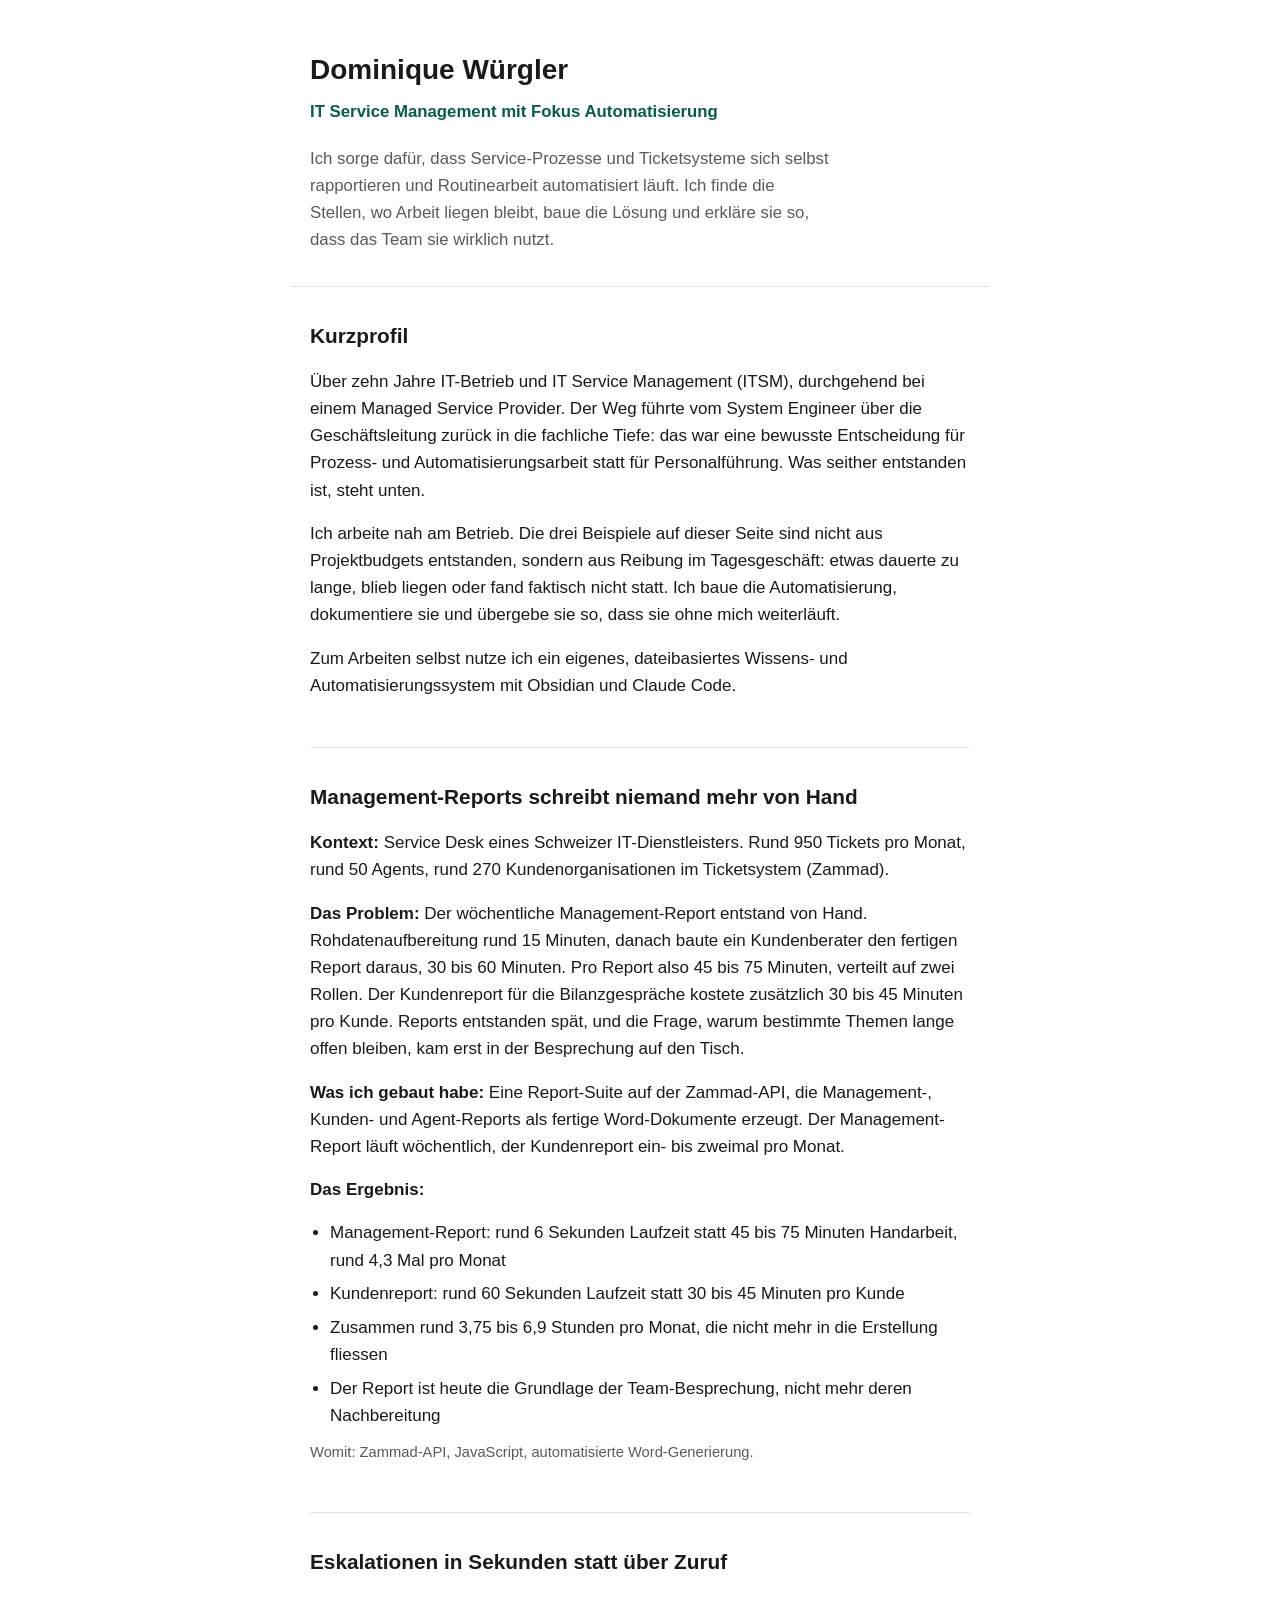
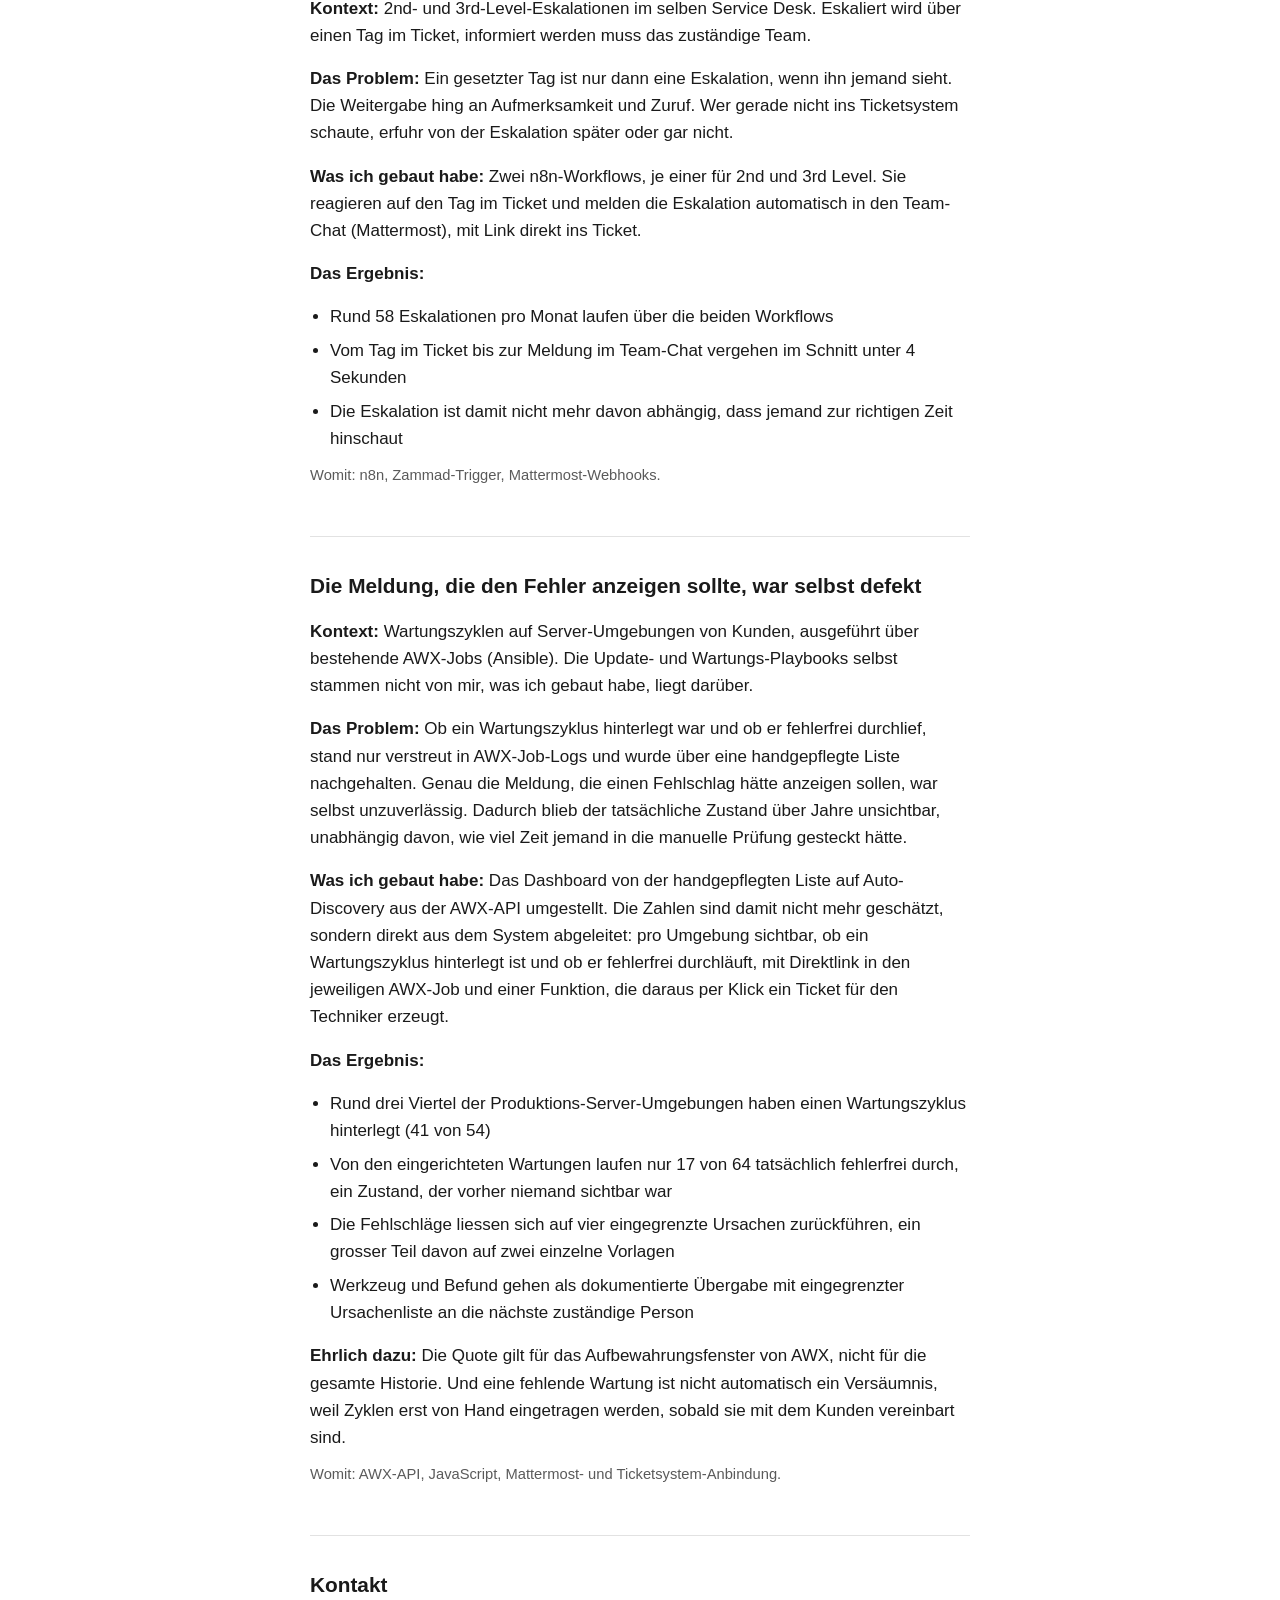
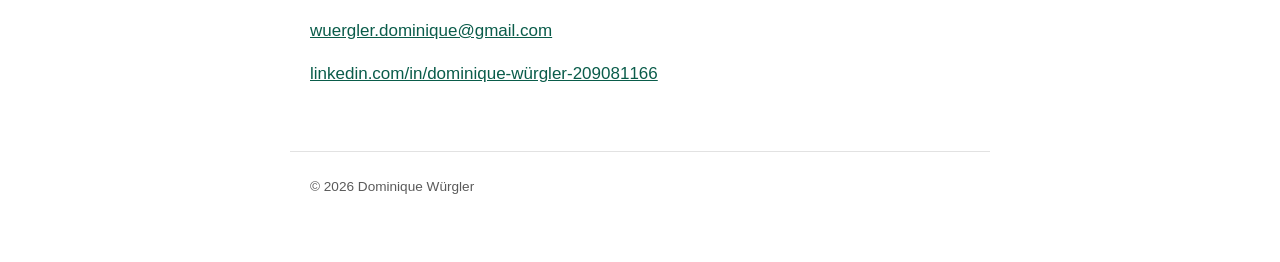
==== index.html @ a7b90f43 "Portfolio-Seite dominique-wuergler.ch" ====
<!doctype html>
<html lang="de">
<head>
<meta charset="utf-8">
<meta name="viewport" content="width=device-width, initial-scale=1">
<title>Dominique Würgler: IT Service Management mit Fokus Automatisierung</title>
<meta name="description" content="Dominique Würgler: IT Service Management mit Fokus Automatisierung. Drei Fallstudien mit Zahlen.">
<link rel="stylesheet" href="style.css">
</head>
<body>
<header class="head">
  <h1>Dominique Würgler</h1>
  <p class="positionierung">IT Service Management mit Fokus Automatisierung</p>
  <p class="satz">Ich sorge dafür, dass Service-Prozesse und Ticketsysteme sich selbst rapportieren und Routinearbeit automatisiert läuft. Ich finde die Stellen, wo Arbeit liegen bleibt, baue die Lösung und erkläre sie so, dass das Team sie wirklich nutzt.</p>
</header>

<main>
  <section aria-labelledby="profil">
    <h2 id="profil">Kurzprofil</h2>
    <p>Über zehn Jahre IT-Betrieb und IT Service Management (ITSM), durchgehend bei einem Managed Service Provider. Der Weg führte vom System Engineer über die Geschäftsleitung zurück in die fachliche Tiefe: das war eine bewusste Entscheidung für Prozess- und Automatisierungsarbeit statt für Personalführung. Was seither entstanden ist, steht unten.</p>
    <p>Ich arbeite nah am Betrieb. Die drei Beispiele auf dieser Seite sind nicht aus Projektbudgets entstanden, sondern aus Reibung im Tagesgeschäft: etwas dauerte zu lange, blieb liegen oder fand faktisch nicht statt. Ich baue die Automatisierung, dokumentiere sie und übergebe sie so, dass sie ohne mich weiterläuft.</p>
    <p>Zum Arbeiten selbst nutze ich ein eigenes, dateibasiertes Wissens- und Automatisierungssystem mit Obsidian und Claude Code.</p>
  </section>

  <section aria-labelledby="fallstudie-1">
    <h2 id="fallstudie-1">Management-Reports schreibt niemand mehr von Hand</h2>
    <p><strong>Kontext:</strong> Service Desk eines Schweizer IT-Dienstleisters. Rund 950 Tickets pro Monat, rund 50 Agents, rund 270 Kundenorganisationen im Ticketsystem (Zammad).</p>
    <p><strong>Das Problem:</strong> Der wöchentliche Management-Report entstand von Hand. Rohdatenaufbereitung rund 15 Minuten, danach baute ein Kundenberater den fertigen Report daraus, 30 bis 60 Minuten. Pro Report also 45 bis 75 Minuten, verteilt auf zwei Rollen. Der Kundenreport für die Bilanzgespräche kostete zusätzlich 30 bis 45 Minuten pro Kunde. Reports entstanden spät, und die Frage, warum bestimmte Themen lange offen bleiben, kam erst in der Besprechung auf den Tisch.</p>
    <p><strong>Was ich gebaut habe:</strong> Eine Report-Suite auf der Zammad-API, die Management-, Kunden- und Agent-Reports als fertige Word-Dokumente erzeugt. Der Management-Report läuft wöchentlich, der Kundenreport ein- bis zweimal pro Monat.</p>
    <p><strong>Das Ergebnis:</strong></p>
    <ul>
      <li>Management-Report: rund 6 Sekunden Laufzeit statt 45 bis 75 Minuten Handarbeit, rund 4,3 Mal pro Monat</li>
      <li>Kundenreport: rund 60 Sekunden Laufzeit statt 30 bis 45 Minuten pro Kunde</li>
      <li>Zusammen rund 3,75 bis 6,9 Stunden pro Monat, die nicht mehr in die Erstellung fliessen</li>
      <li>Der Report ist heute die Grundlage der Team-Besprechung, nicht mehr deren Nachbereitung</li>
    </ul>
    <p class="womit">Womit: Zammad-API, JavaScript, automatisierte Word-Generierung.</p>
  </section>

  <section aria-labelledby="fallstudie-2">
    <h2 id="fallstudie-2">Eskalationen in Sekunden statt über Zuruf</h2>
    <p><strong>Kontext:</strong> 2nd- und 3rd-Level-Eskalationen im selben Service Desk. Eskaliert wird über einen Tag im Ticket, informiert werden muss das zuständige Team.</p>
    <p><strong>Das Problem:</strong> Ein gesetzter Tag ist nur dann eine Eskalation, wenn ihn jemand sieht. Die Weitergabe hing an Aufmerksamkeit und Zuruf. Wer gerade nicht ins Ticketsystem schaute, erfuhr von der Eskalation später oder gar nicht.</p>
    <p><strong>Was ich gebaut habe:</strong> Zwei n8n-Workflows, je einer für 2nd und 3rd Level. Sie reagieren auf den Tag im Ticket und melden die Eskalation automatisch in den Team-Chat (Mattermost), mit Link direkt ins Ticket.</p>
    <p><strong>Das Ergebnis:</strong></p>
    <ul>
      <li>Rund 58 Eskalationen pro Monat laufen über die beiden Workflows</li>
      <li>Vom Tag im Ticket bis zur Meldung im Team-Chat vergehen im Schnitt unter 4 Sekunden</li>
      <li>Die Eskalation ist damit nicht mehr davon abhängig, dass jemand zur richtigen Zeit hinschaut</li>
    </ul>
    <p class="womit">Womit: n8n, Zammad-Trigger, Mattermost-Webhooks.</p>
  </section>

  <section aria-labelledby="fallstudie-3">
    <h2 id="fallstudie-3">Die Meldung, die den Fehler anzeigen sollte, war selbst defekt</h2>
    <p><strong>Kontext:</strong> Wartungszyklen auf Server-Umgebungen von Kunden, ausgeführt über bestehende AWX-Jobs (Ansible). Die Update- und Wartungs-Playbooks selbst stammen nicht von mir, was ich gebaut habe, liegt darüber.</p>
    <p><strong>Das Problem:</strong> Ob ein Wartungszyklus hinterlegt war und ob er fehlerfrei durchlief, stand nur verstreut in AWX-Job-Logs und wurde über eine handgepflegte Liste nachgehalten. Genau die Meldung, die einen Fehlschlag hätte anzeigen sollen, war selbst unzuverlässig. Dadurch blieb der tatsächliche Zustand über Jahre unsichtbar, unabhängig davon, wie viel Zeit jemand in die manuelle Prüfung gesteckt hätte.</p>
    <p><strong>Was ich gebaut habe:</strong> Das Dashboard von der handgepflegten Liste auf Auto-Discovery aus der AWX-API umgestellt. Die Zahlen sind damit nicht mehr geschätzt, sondern direkt aus dem System abgeleitet: pro Umgebung sichtbar, ob ein Wartungszyklus hinterlegt ist und ob er fehlerfrei durchläuft, mit Direktlink in den jeweiligen AWX-Job und einer Funktion, die daraus per Klick ein Ticket für den Techniker erzeugt.</p>
    <p><strong>Das Ergebnis:</strong></p>
    <ul>
      <li>Rund drei Viertel der Produktions-Server-Umgebungen haben einen Wartungszyklus hinterlegt (41 von 54)</li>
      <li>Von den eingerichteten Wartungen laufen nur 17 von 64 tatsächlich fehlerfrei durch, ein Zustand, der vorher niemand sichtbar war</li>
      <li>Die Fehlschläge liessen sich auf vier eingegrenzte Ursachen zurückführen, ein grosser Teil davon auf zwei einzelne Vorlagen</li>
      <li>Werkzeug und Befund gehen als dokumentierte Übergabe mit eingegrenzter Ursachenliste an die nächste zuständige Person</li>
    </ul>
    <p><strong>Ehrlich dazu:</strong> Die Quote gilt für das Aufbewahrungsfenster von AWX, nicht für die gesamte Historie. Und eine fehlende Wartung ist nicht automatisch ein Versäumnis, weil Zyklen erst von Hand eingetragen werden, sobald sie mit dem Kunden vereinbart sind.</p>
    <p class="womit">Womit: AWX-API, JavaScript, Mattermost- und Ticketsystem-Anbindung.</p>
  </section>

  <section aria-labelledby="kontakt">
    <h2 id="kontakt">Kontakt</h2>
    <p><a href="mailto:wuergler.dominique@gmail.com">wuergler.dominique@gmail.com</a></p>
    <p><a href="https://www.linkedin.com/in/dominique-w%C3%BCrgler-209081166" rel="me">linkedin.com/in/dominique-würgler-209081166</a></p>
  </section>
</main>

<footer class="foot">
  <p>&copy; 2026 Dominique Würgler</p>
</footer>
</body>
</html>
---- style.css ----
:root {
  --bg: #ffffff;
  --fg: #1a1a1a;
  --muted: #5a5a5a;
  --accent: #0a5c4a;
  --border: #e2e2e2;
  --max-width: 700px;
}

@media (prefers-color-scheme: dark) {
  :root {
    --bg: #14171a;
    --fg: #e8e8e8;
    --muted: #a3a3a3;
    --accent: #5fd6b8;
    --border: #2a2e33;
  }
}

* {
  box-sizing: border-box;
}

html {
  -webkit-text-size-adjust: 100%;
}

body {
  margin: 0;
  background: var(--bg);
  color: var(--fg);
  font-family: -apple-system, BlinkMacSystemFont, "Segoe UI", Roboto, Helvetica, Arial, sans-serif;
  line-height: 1.6;
  font-size: 17px;
}

header.head,
main,
footer.foot {
  max-width: var(--max-width);
  margin: 0 auto;
  padding: 0 1.25rem;
}

header.head {
  padding-top: 3rem;
  padding-bottom: 2rem;
  border-bottom: 1px solid var(--border);
}

h1 {
  font-size: 1.75rem;
  margin: 0 0 0.4rem;
}

.positionierung {
  margin: 0 0 1.25rem;
  color: var(--accent);
  font-weight: 600;
  font-size: 1.05rem;
}

.satz {
  margin: 0;
  color: var(--muted);
  font-size: 1.05rem;
  max-width: 56ch;
}

main {
  padding-top: 2rem;
  padding-bottom: 3rem;
}

section {
  margin-bottom: 3rem;
}

section:last-of-type {
  margin-bottom: 0;
}

h2 {
  font-size: 1.3rem;
  margin: 0 0 1rem;
  border-top: 1px solid var(--border);
  padding-top: 2rem;
}

section:first-of-type h2 {
  border-top: none;
  padding-top: 0;
}

p {
  margin: 0 0 1rem;
}

ul {
  margin: 0 0 1rem;
  padding-left: 1.25rem;
}

li {
  margin-bottom: 0.4rem;
}

.womit {
  color: var(--muted);
  font-size: 0.92rem;
  margin-top: -0.25rem;
}

a {
  color: var(--accent);
}

a:hover,
a:focus {
  text-decoration-thickness: 2px;
}

footer.foot {
  padding-bottom: 3rem;
  color: var(--muted);
  font-size: 0.85rem;
  border-top: 1px solid var(--border);
  padding-top: 1.5rem;
}

@media (max-width: 480px) {
  body {
    font-size: 16px;
  }
  header.head {
    padding-top: 2rem;
  }
}
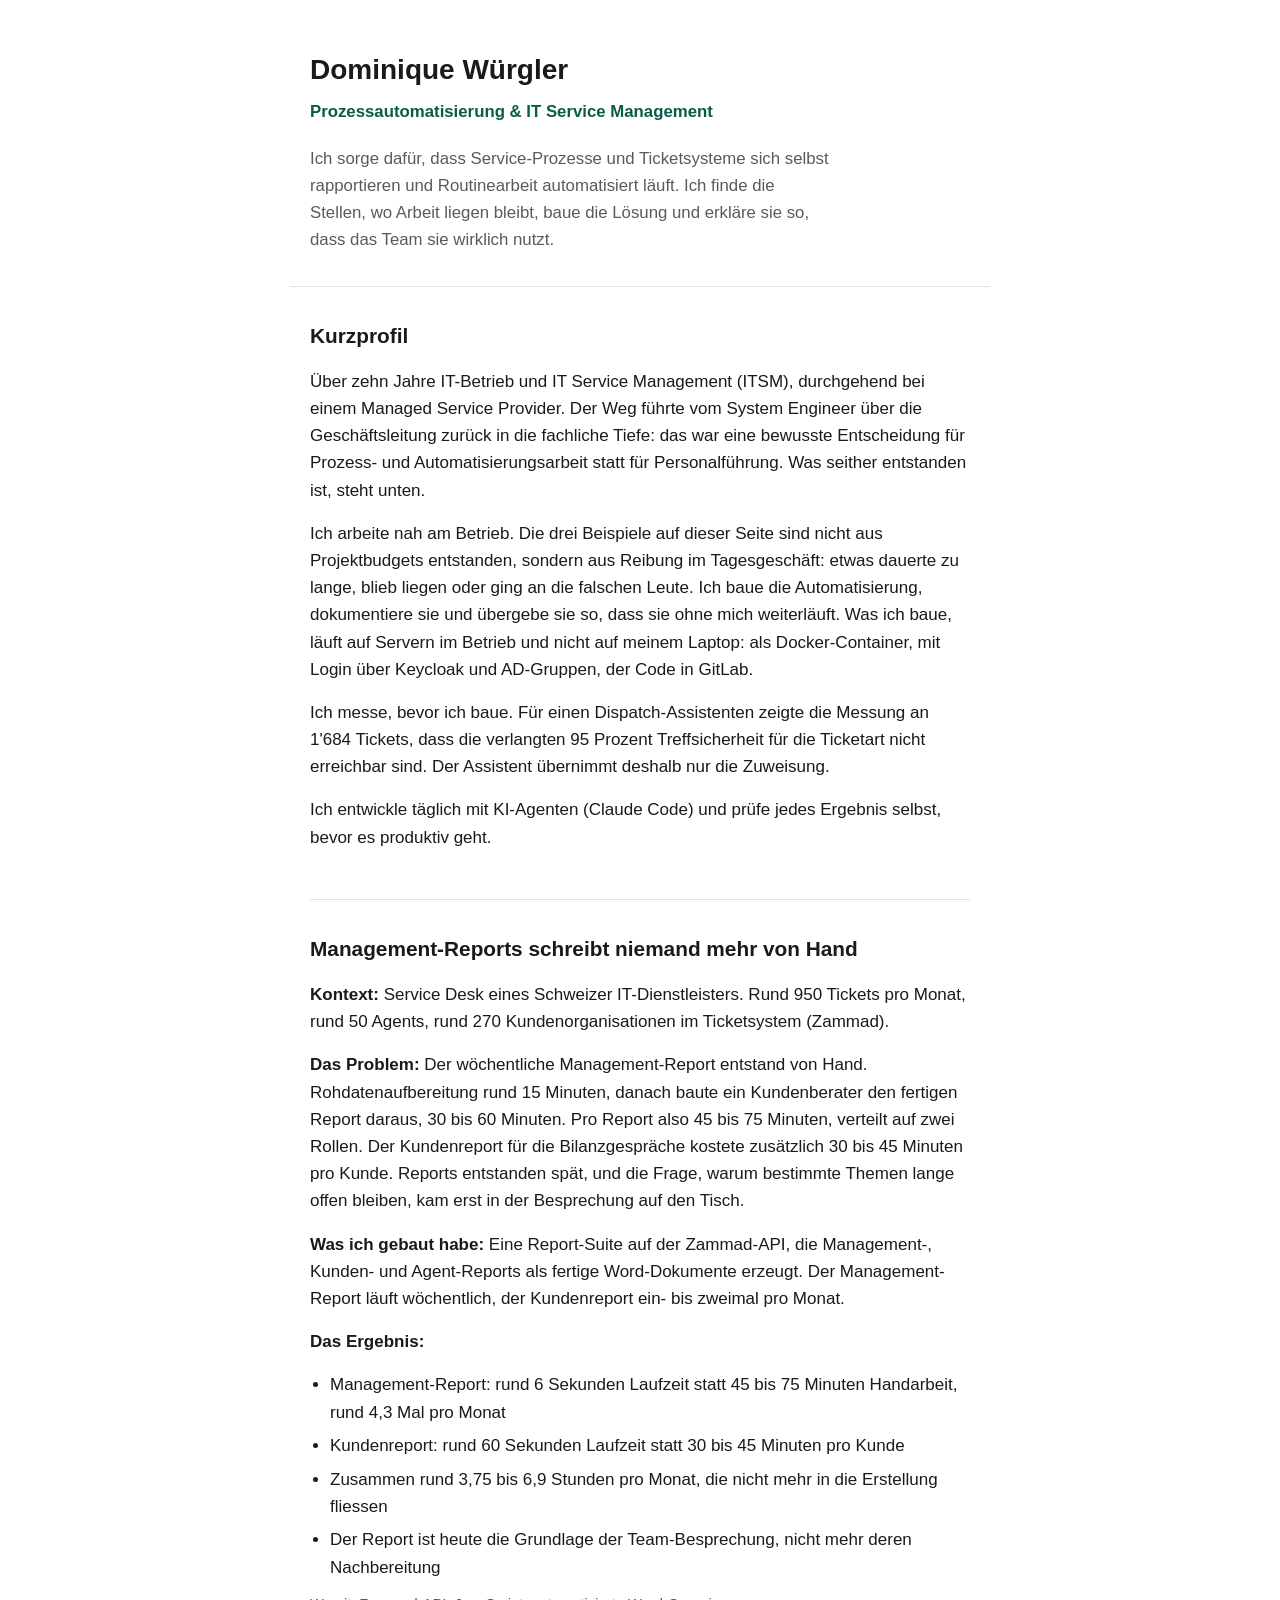
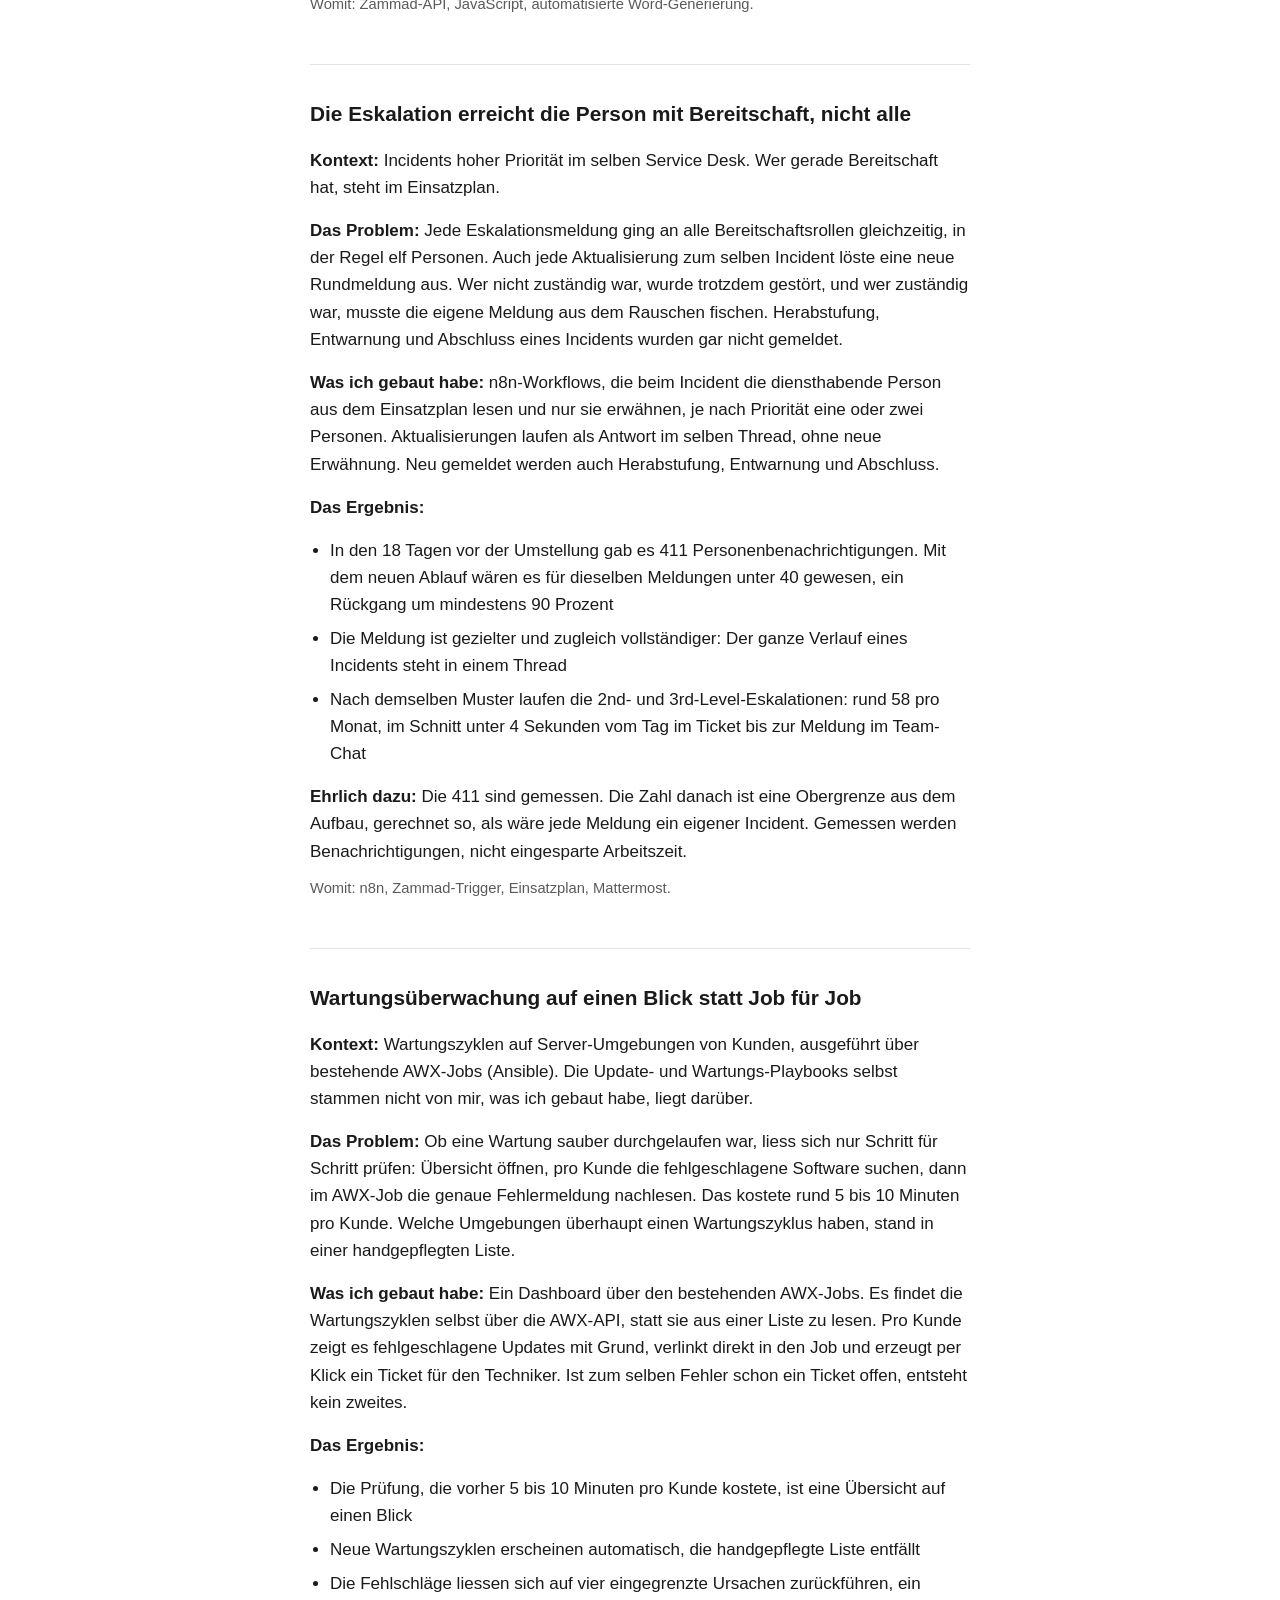
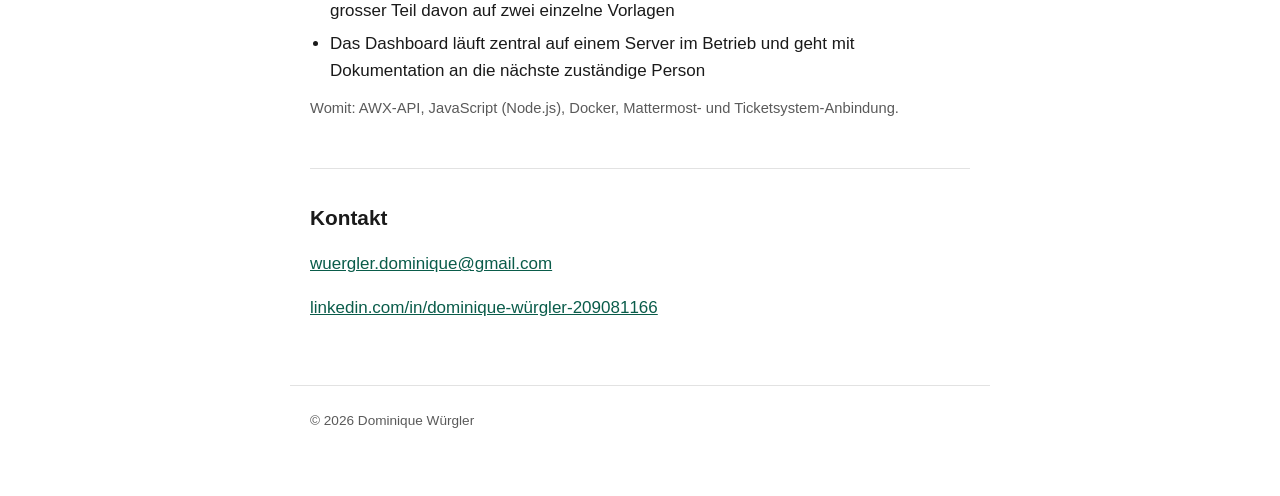
==== commit f49ff8c0: "Fallstudien 2 und 3 überarbeitet, Positionierung an CV angeglichen" ====
--- a/index.html
+++ b/index.html
@@ -3,14 +3,14 @@
 <head>
 <meta charset="utf-8">
 <meta name="viewport" content="width=device-width, initial-scale=1">
-<title>Dominique Würgler: IT Service Management mit Fokus Automatisierung</title>
-<meta name="description" content="Dominique Würgler: IT Service Management mit Fokus Automatisierung. Drei Fallstudien mit Zahlen.">
+<title>Dominique Würgler: Prozessautomatisierung &amp; IT Service Management</title>
+<meta name="description" content="Dominique Würgler: Prozessautomatisierung &amp; IT Service Management. Drei Fallstudien mit Zahlen.">
 <link rel="stylesheet" href="style.css">
 </head>
 <body>
 <header class="head">
   <h1>Dominique Würgler</h1>
-  <p class="positionierung">IT Service Management mit Fokus Automatisierung</p>
+  <p class="positionierung">Prozessautomatisierung &amp; IT Service Management</p>
   <p class="satz">Ich sorge dafür, dass Service-Prozesse und Ticketsysteme sich selbst rapportieren und Routinearbeit automatisiert läuft. Ich finde die Stellen, wo Arbeit liegen bleibt, baue die Lösung und erkläre sie so, dass das Team sie wirklich nutzt.</p>
 </header>
 
@@ -18,8 +18,9 @@
   <section aria-labelledby="profil">
     <h2 id="profil">Kurzprofil</h2>
     <p>Über zehn Jahre IT-Betrieb und IT Service Management (ITSM), durchgehend bei einem Managed Service Provider. Der Weg führte vom System Engineer über die Geschäftsleitung zurück in die fachliche Tiefe: das war eine bewusste Entscheidung für Prozess- und Automatisierungsarbeit statt für Personalführung. Was seither entstanden ist, steht unten.</p>
-    <p>Ich arbeite nah am Betrieb. Die drei Beispiele auf dieser Seite sind nicht aus Projektbudgets entstanden, sondern aus Reibung im Tagesgeschäft: etwas dauerte zu lange, blieb liegen oder fand faktisch nicht statt. Ich baue die Automatisierung, dokumentiere sie und übergebe sie so, dass sie ohne mich weiterläuft.</p>
-    <p>Zum Arbeiten selbst nutze ich ein eigenes, dateibasiertes Wissens- und Automatisierungssystem mit Obsidian und Claude Code.</p>
+    <p>Ich arbeite nah am Betrieb. Die drei Beispiele auf dieser Seite sind nicht aus Projektbudgets entstanden, sondern aus Reibung im Tagesgeschäft: etwas dauerte zu lange, blieb liegen oder ging an die falschen Leute. Ich baue die Automatisierung, dokumentiere sie und übergebe sie so, dass sie ohne mich weiterläuft. Was ich baue, läuft auf Servern im Betrieb und nicht auf meinem Laptop: als Docker-Container, mit Login über Keycloak und AD-Gruppen, der Code in GitLab.</p>
+    <p>Ich messe, bevor ich baue. Für einen Dispatch-Assistenten zeigte die Messung an 1'684 Tickets, dass die verlangten 95 Prozent Treffsicherheit für die Ticketart nicht erreichbar sind. Der Assistent übernimmt deshalb nur die Zuweisung.</p>
+    <p>Ich entwickle täglich mit KI-Agenten (Claude Code) und prüfe jedes Ergebnis selbst, bevor es produktiv geht.</p>
   </section>
 
   <section aria-labelledby="fallstudie-1">
@@ -38,33 +39,33 @@
   </section>
 
   <section aria-labelledby="fallstudie-2">
-    <h2 id="fallstudie-2">Eskalationen in Sekunden statt über Zuruf</h2>
-    <p><strong>Kontext:</strong> 2nd- und 3rd-Level-Eskalationen im selben Service Desk. Eskaliert wird über einen Tag im Ticket, informiert werden muss das zuständige Team.</p>
-    <p><strong>Das Problem:</strong> Ein gesetzter Tag ist nur dann eine Eskalation, wenn ihn jemand sieht. Die Weitergabe hing an Aufmerksamkeit und Zuruf. Wer gerade nicht ins Ticketsystem schaute, erfuhr von der Eskalation später oder gar nicht.</p>
-    <p><strong>Was ich gebaut habe:</strong> Zwei n8n-Workflows, je einer für 2nd und 3rd Level. Sie reagieren auf den Tag im Ticket und melden die Eskalation automatisch in den Team-Chat (Mattermost), mit Link direkt ins Ticket.</p>
+    <h2 id="fallstudie-2">Die Eskalation erreicht die Person mit Bereitschaft, nicht alle</h2>
+    <p><strong>Kontext:</strong> Incidents hoher Priorität im selben Service Desk. Wer gerade Bereitschaft hat, steht im Einsatzplan.</p>
+    <p><strong>Das Problem:</strong> Jede Eskalationsmeldung ging an alle Bereitschaftsrollen gleichzeitig, in der Regel elf Personen. Auch jede Aktualisierung zum selben Incident löste eine neue Rundmeldung aus. Wer nicht zuständig war, wurde trotzdem gestört, und wer zuständig war, musste die eigene Meldung aus dem Rauschen fischen. Herabstufung, Entwarnung und Abschluss eines Incidents wurden gar nicht gemeldet.</p>
+    <p><strong>Was ich gebaut habe:</strong> n8n-Workflows, die beim Incident die diensthabende Person aus dem Einsatzplan lesen und nur sie erwähnen, je nach Priorität eine oder zwei Personen. Aktualisierungen laufen als Antwort im selben Thread, ohne neue Erwähnung. Neu gemeldet werden auch Herabstufung, Entwarnung und Abschluss.</p>
     <p><strong>Das Ergebnis:</strong></p>
     <ul>
-      <li>Rund 58 Eskalationen pro Monat laufen über die beiden Workflows</li>
-      <li>Vom Tag im Ticket bis zur Meldung im Team-Chat vergehen im Schnitt unter 4 Sekunden</li>
-      <li>Die Eskalation ist damit nicht mehr davon abhängig, dass jemand zur richtigen Zeit hinschaut</li>
+      <li>In den 18 Tagen vor der Umstellung gab es 411 Personenbenachrichtigungen. Mit dem neuen Ablauf wären es für dieselben Meldungen unter 40 gewesen, ein Rückgang um mindestens 90 Prozent</li>
+      <li>Die Meldung ist gezielter und zugleich vollständiger: Der ganze Verlauf eines Incidents steht in einem Thread</li>
+      <li>Nach demselben Muster laufen die 2nd- und 3rd-Level-Eskalationen: rund 58 pro Monat, im Schnitt unter 4 Sekunden vom Tag im Ticket bis zur Meldung im Team-Chat</li>
     </ul>
-    <p class="womit">Womit: n8n, Zammad-Trigger, Mattermost-Webhooks.</p>
+    <p><strong>Ehrlich dazu:</strong> Die 411 sind gemessen. Die Zahl danach ist eine Obergrenze aus dem Aufbau, gerechnet so, als wäre jede Meldung ein eigener Incident. Gemessen werden Benachrichtigungen, nicht eingesparte Arbeitszeit.</p>
+    <p class="womit">Womit: n8n, Zammad-Trigger, Einsatzplan, Mattermost.</p>
   </section>
 
   <section aria-labelledby="fallstudie-3">
-    <h2 id="fallstudie-3">Die Meldung, die den Fehler anzeigen sollte, war selbst defekt</h2>
+    <h2 id="fallstudie-3">Wartungsüberwachung auf einen Blick statt Job für Job</h2>
     <p><strong>Kontext:</strong> Wartungszyklen auf Server-Umgebungen von Kunden, ausgeführt über bestehende AWX-Jobs (Ansible). Die Update- und Wartungs-Playbooks selbst stammen nicht von mir, was ich gebaut habe, liegt darüber.</p>
-    <p><strong>Das Problem:</strong> Ob ein Wartungszyklus hinterlegt war und ob er fehlerfrei durchlief, stand nur verstreut in AWX-Job-Logs und wurde über eine handgepflegte Liste nachgehalten. Genau die Meldung, die einen Fehlschlag hätte anzeigen sollen, war selbst unzuverlässig. Dadurch blieb der tatsächliche Zustand über Jahre unsichtbar, unabhängig davon, wie viel Zeit jemand in die manuelle Prüfung gesteckt hätte.</p>
-    <p><strong>Was ich gebaut habe:</strong> Das Dashboard von der handgepflegten Liste auf Auto-Discovery aus der AWX-API umgestellt. Die Zahlen sind damit nicht mehr geschätzt, sondern direkt aus dem System abgeleitet: pro Umgebung sichtbar, ob ein Wartungszyklus hinterlegt ist und ob er fehlerfrei durchläuft, mit Direktlink in den jeweiligen AWX-Job und einer Funktion, die daraus per Klick ein Ticket für den Techniker erzeugt.</p>
+    <p><strong>Das Problem:</strong> Ob eine Wartung sauber durchgelaufen war, liess sich nur Schritt für Schritt prüfen: Übersicht öffnen, pro Kunde die fehlgeschlagene Software suchen, dann im AWX-Job die genaue Fehlermeldung nachlesen. Das kostete rund 5 bis 10 Minuten pro Kunde. Welche Umgebungen überhaupt einen Wartungszyklus haben, stand in einer handgepflegten Liste.</p>
+    <p><strong>Was ich gebaut habe:</strong> Ein Dashboard über den bestehenden AWX-Jobs. Es findet die Wartungszyklen selbst über die AWX-API, statt sie aus einer Liste zu lesen. Pro Kunde zeigt es fehlgeschlagene Updates mit Grund, verlinkt direkt in den Job und erzeugt per Klick ein Ticket für den Techniker. Ist zum selben Fehler schon ein Ticket offen, entsteht kein zweites.</p>
     <p><strong>Das Ergebnis:</strong></p>
     <ul>
-      <li>Rund drei Viertel der Produktions-Server-Umgebungen haben einen Wartungszyklus hinterlegt (41 von 54)</li>
-      <li>Von den eingerichteten Wartungen laufen nur 17 von 64 tatsächlich fehlerfrei durch, ein Zustand, der vorher niemand sichtbar war</li>
+      <li>Die Prüfung, die vorher 5 bis 10 Minuten pro Kunde kostete, ist eine Übersicht auf einen Blick</li>
+      <li>Neue Wartungszyklen erscheinen automatisch, die handgepflegte Liste entfällt</li>
       <li>Die Fehlschläge liessen sich auf vier eingegrenzte Ursachen zurückführen, ein grosser Teil davon auf zwei einzelne Vorlagen</li>
-      <li>Werkzeug und Befund gehen als dokumentierte Übergabe mit eingegrenzter Ursachenliste an die nächste zuständige Person</li>
+      <li>Das Dashboard läuft zentral auf einem Server im Betrieb und geht mit Dokumentation an die nächste zuständige Person</li>
     </ul>
-    <p><strong>Ehrlich dazu:</strong> Die Quote gilt für das Aufbewahrungsfenster von AWX, nicht für die gesamte Historie. Und eine fehlende Wartung ist nicht automatisch ein Versäumnis, weil Zyklen erst von Hand eingetragen werden, sobald sie mit dem Kunden vereinbart sind.</p>
-    <p class="womit">Womit: AWX-API, JavaScript, Mattermost- und Ticketsystem-Anbindung.</p>
+    <p class="womit">Womit: AWX-API, JavaScript (Node.js), Docker, Mattermost- und Ticketsystem-Anbindung.</p>
   </section>
 
   <section aria-labelledby="kontakt">
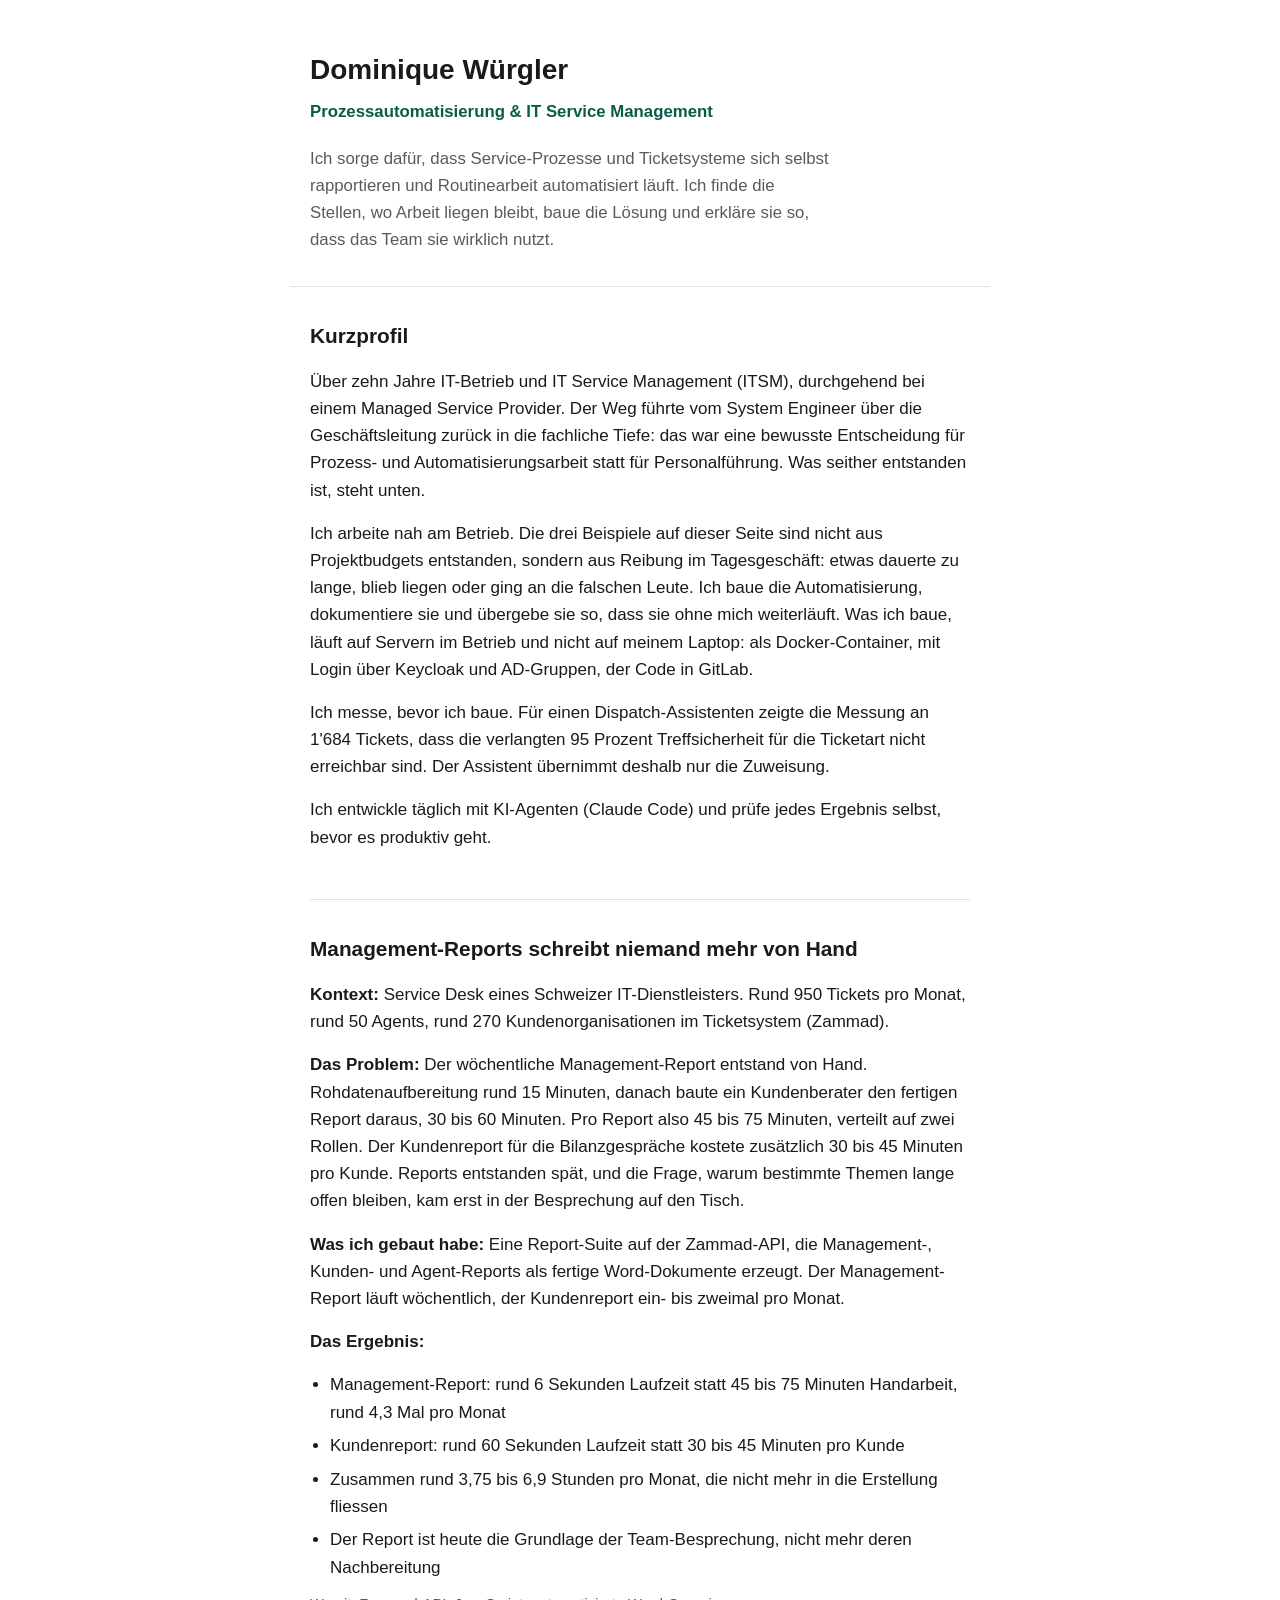
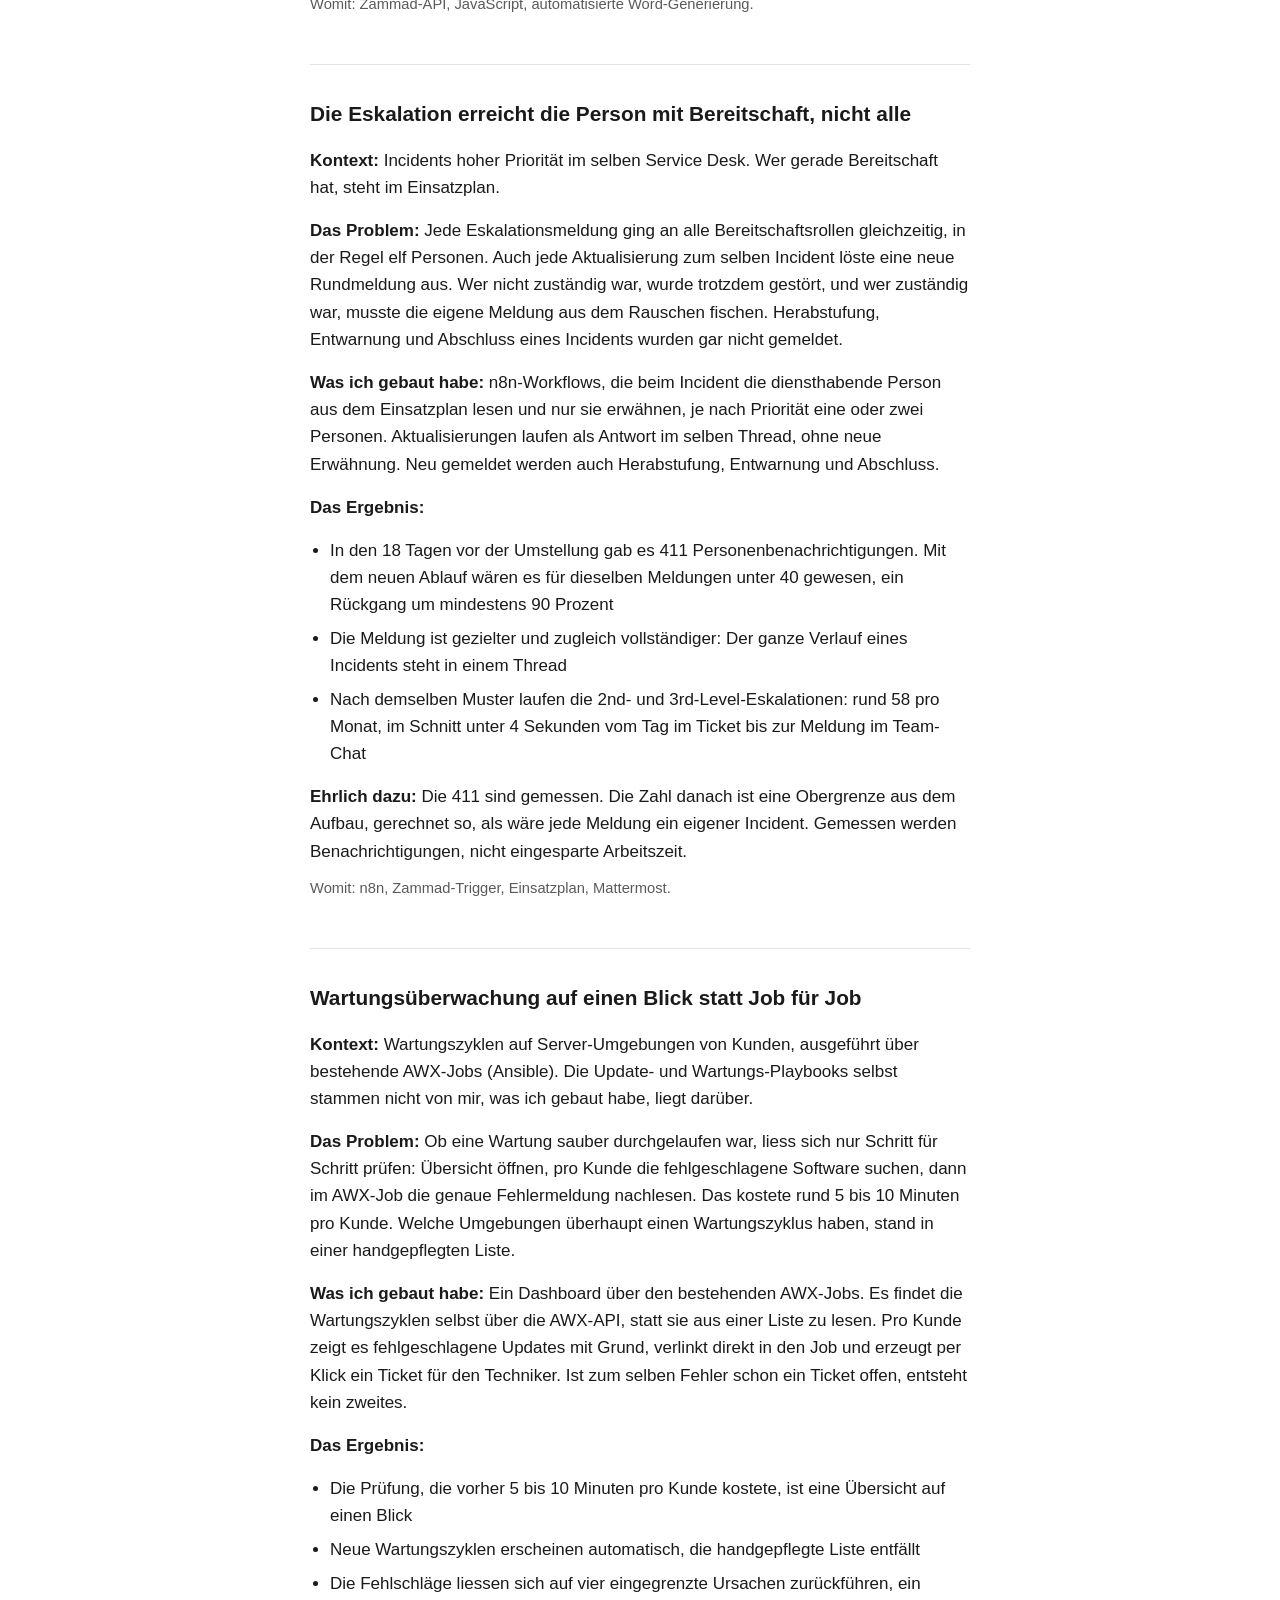
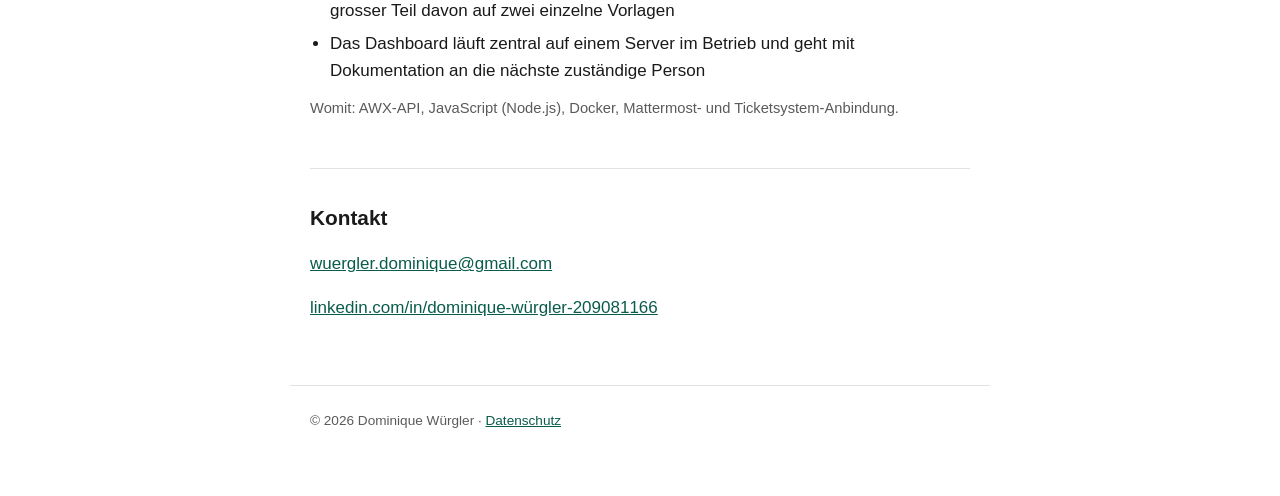
==== commit 7508c68c: "Add files via upload" ====
--- a/index.html
+++ b/index.html
@@ -76,7 +76,7 @@
 </main>
 
 <footer class="foot">
-  <p>&copy; 2026 Dominique Würgler</p>
+  <p>&copy; 2026 Dominique Würgler · <a href="datenschutz.html">Datenschutz</a></p>
 </footer>
 </body>
 </html>
